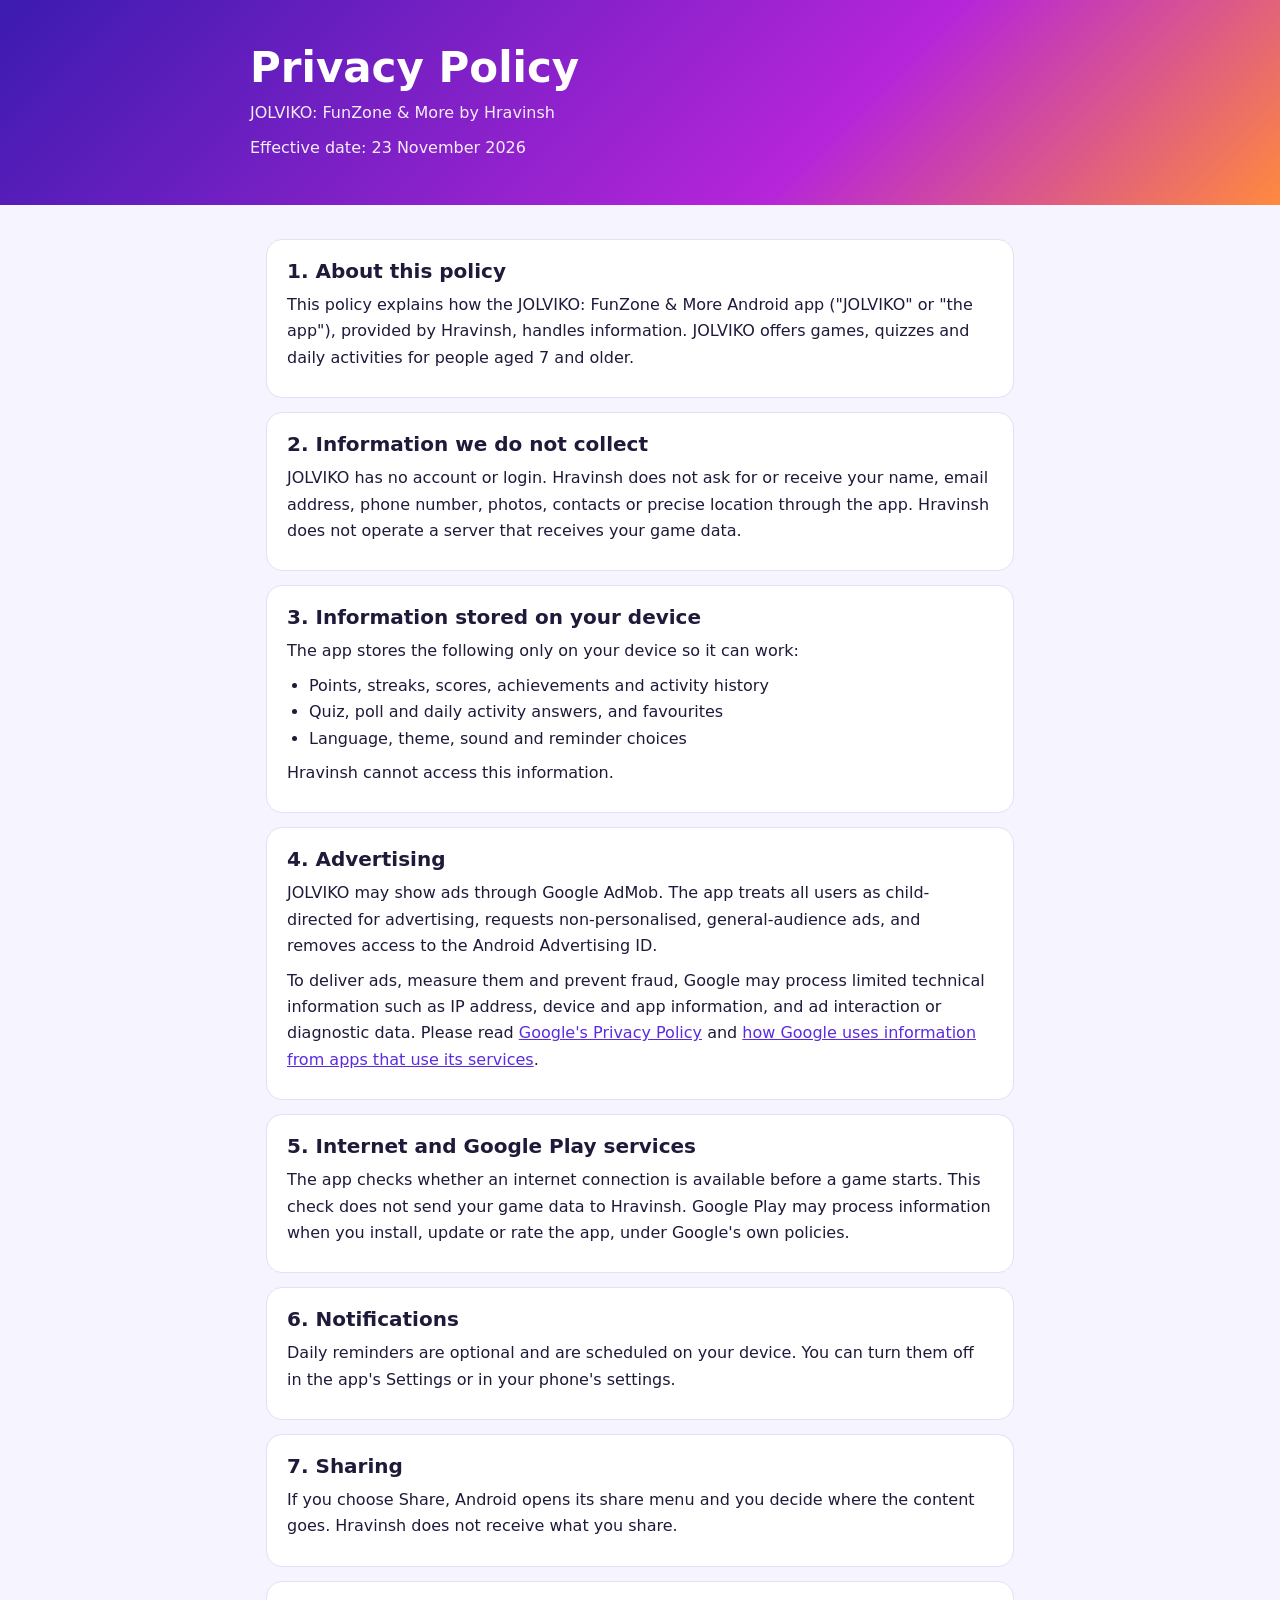
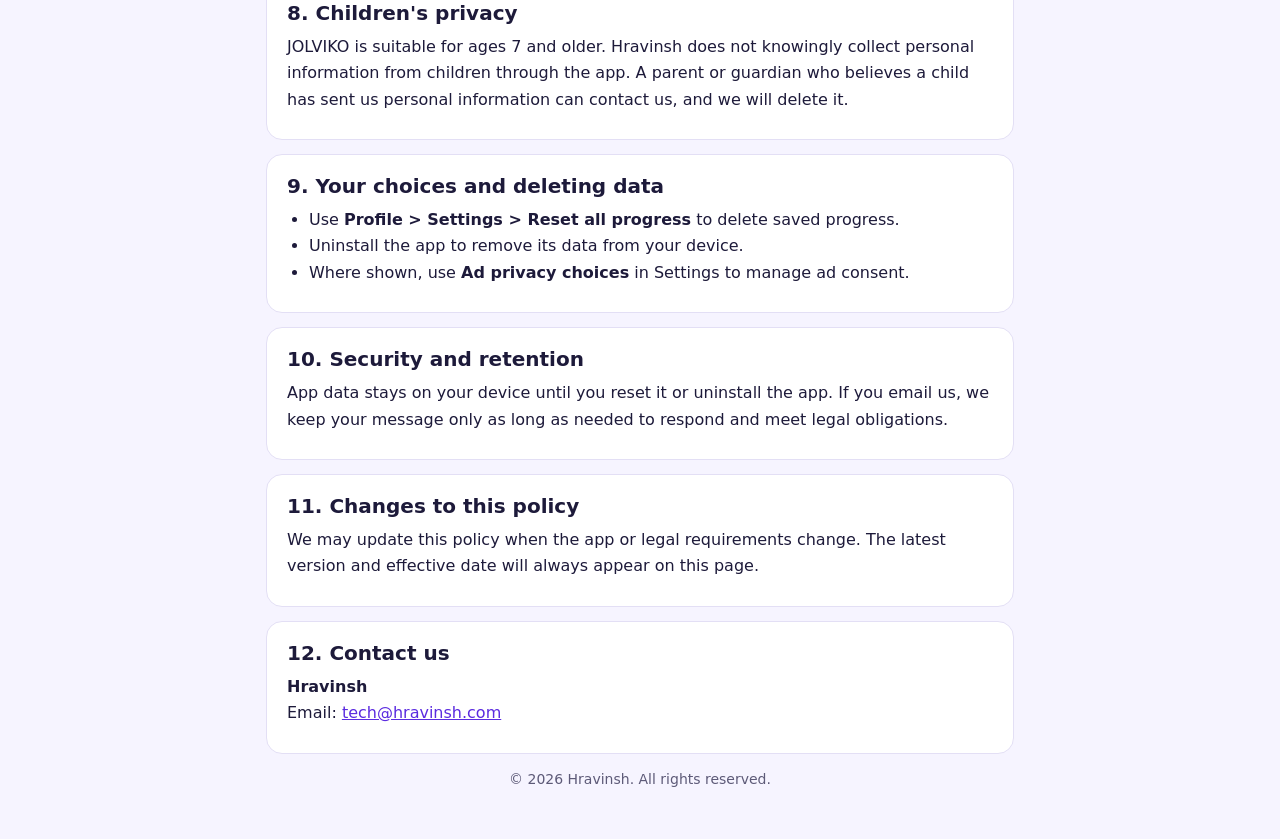
==== jolviko-privacy-policy.html @ 2530ce39 "Add JOLVIKO privacy policy Co-Authored-By: Claude Opus 5.5 <noreply@anthropic.com>" ====
<!doctype html>
<html lang="en">
<head>
  <meta charset="utf-8">
  <meta name="viewport" content="width=device-width, initial-scale=1">
  <title>JOLVIKO Privacy Policy | Hravinsh</title>
  <meta name="description" content="Privacy Policy for JOLVIKO: FunZone & More by Hravinsh.">
  <style>
    :root { color-scheme: light dark; --bg:#f6f4ff; --card:#fff; --ink:#1d1a3a; --muted:#5d5a78; --line:#e3dff5; --brand:#5b2be0; }
    @media (prefers-color-scheme: dark) { :root { --bg:#0a0b1a; --card:#17172e; --ink:#f4f3ff; --muted:#b9bbd4; --line:#2d2c4d; --brand:#b79cff; } }
    * { box-sizing:border-box; }
    body { margin:0; background:var(--bg); color:var(--ink); font:16px/1.65 system-ui,-apple-system,"Segoe UI",Roboto,Arial,sans-serif; }
    header { background:linear-gradient(135deg,#3b1bb0,#b625d9 65%,#ff8a3d); color:#fff; padding:44px 16px; }
    header div, main { max-width:780px; margin:0 auto; }
    h1 { margin:0; font-size:clamp(28px,6vw,42px); line-height:1.15; }
    header p { margin:8px 0 0; opacity:.92; }
    main { padding:20px 16px 48px; }
    section { background:var(--card); border:1px solid var(--line); border-radius:16px; padding:18px 20px; margin:14px 0; }
    h2 { margin:0 0 6px; font-size:20px; line-height:1.3; }
    p { margin:8px 0; }
    ul { margin:8px 0; padding-left:22px; }
    a { color:var(--brand); overflow-wrap:anywhere; }
    footer { color:var(--muted); font-size:14px; text-align:center; }
  </style>
</head>
<body>
  <header>
    <div>
      <h1>Privacy Policy</h1>
      <p>JOLVIKO: FunZone &amp; More by Hravinsh</p>
      <p>Effective date: 23 November 2026</p>
    </div>
  </header>
  <main>
    <section>
      <h2>1. About this policy</h2>
      <p>This policy explains how the JOLVIKO: FunZone &amp; More Android app ("JOLVIKO" or "the app"), provided by Hravinsh, handles information. JOLVIKO offers games, quizzes and daily activities for people aged 7 and older.</p>
    </section>
    <section>
      <h2>2. Information we do not collect</h2>
      <p>JOLVIKO has no account or login. Hravinsh does not ask for or receive your name, email address, phone number, photos, contacts or precise location through the app. Hravinsh does not operate a server that receives your game data.</p>
    </section>
    <section>
      <h2>3. Information stored on your device</h2>
      <p>The app stores the following only on your device so it can work:</p>
      <ul>
        <li>Points, streaks, scores, achievements and activity history</li>
        <li>Quiz, poll and daily activity answers, and favourites</li>
        <li>Language, theme, sound and reminder choices</li>
      </ul>
      <p>Hravinsh cannot access this information.</p>
    </section>
    <section>
      <h2>4. Advertising</h2>
      <p>JOLVIKO may show ads through Google AdMob. The app treats all users as child-directed for advertising, requests non-personalised, general-audience ads, and removes access to the Android Advertising ID.</p>
      <p>To deliver ads, measure them and prevent fraud, Google may process limited technical information such as IP address, device and app information, and ad interaction or diagnostic data. Please read <a href="https://policies.google.com/privacy">Google's Privacy Policy</a> and <a href="https://policies.google.com/technologies/partner-sites">how Google uses information from apps that use its services</a>.</p>
    </section>
    <section>
      <h2>5. Internet and Google Play services</h2>
      <p>The app checks whether an internet connection is available before a game starts. This check does not send your game data to Hravinsh. Google Play may process information when you install, update or rate the app, under Google's own policies.</p>
    </section>
    <section>
      <h2>6. Notifications</h2>
      <p>Daily reminders are optional and are scheduled on your device. You can turn them off in the app's Settings or in your phone's settings.</p>
    </section>
    <section>
      <h2>7. Sharing</h2>
      <p>If you choose Share, Android opens its share menu and you decide where the content goes. Hravinsh does not receive what you share.</p>
    </section>
    <section>
      <h2>8. Children's privacy</h2>
      <p>JOLVIKO is suitable for ages 7 and older. Hravinsh does not knowingly collect personal information from children through the app. A parent or guardian who believes a child has sent us personal information can contact us, and we will delete it.</p>
    </section>
    <section>
      <h2>9. Your choices and deleting data</h2>
      <ul>
        <li>Use <strong>Profile &gt; Settings &gt; Reset all progress</strong> to delete saved progress.</li>
        <li>Uninstall the app to remove its data from your device.</li>
        <li>Where shown, use <strong>Ad privacy choices</strong> in Settings to manage ad consent.</li>
      </ul>
    </section>
    <section>
      <h2>10. Security and retention</h2>
      <p>App data stays on your device until you reset it or uninstall the app. If you email us, we keep your message only as long as needed to respond and meet legal obligations.</p>
    </section>
    <section>
      <h2>11. Changes to this policy</h2>
      <p>We may update this policy when the app or legal requirements change. The latest version and effective date will always appear on this page.</p>
    </section>
    <section>
      <h2>12. Contact us</h2>
      <p><strong>Hravinsh</strong><br>Email: <a href="mailto:tech@hravinsh.com">tech@hravinsh.com</a></p>
    </section>
    <footer>© 2026 Hravinsh. All rights reserved.</footer>
  </main>
</body>
</html>
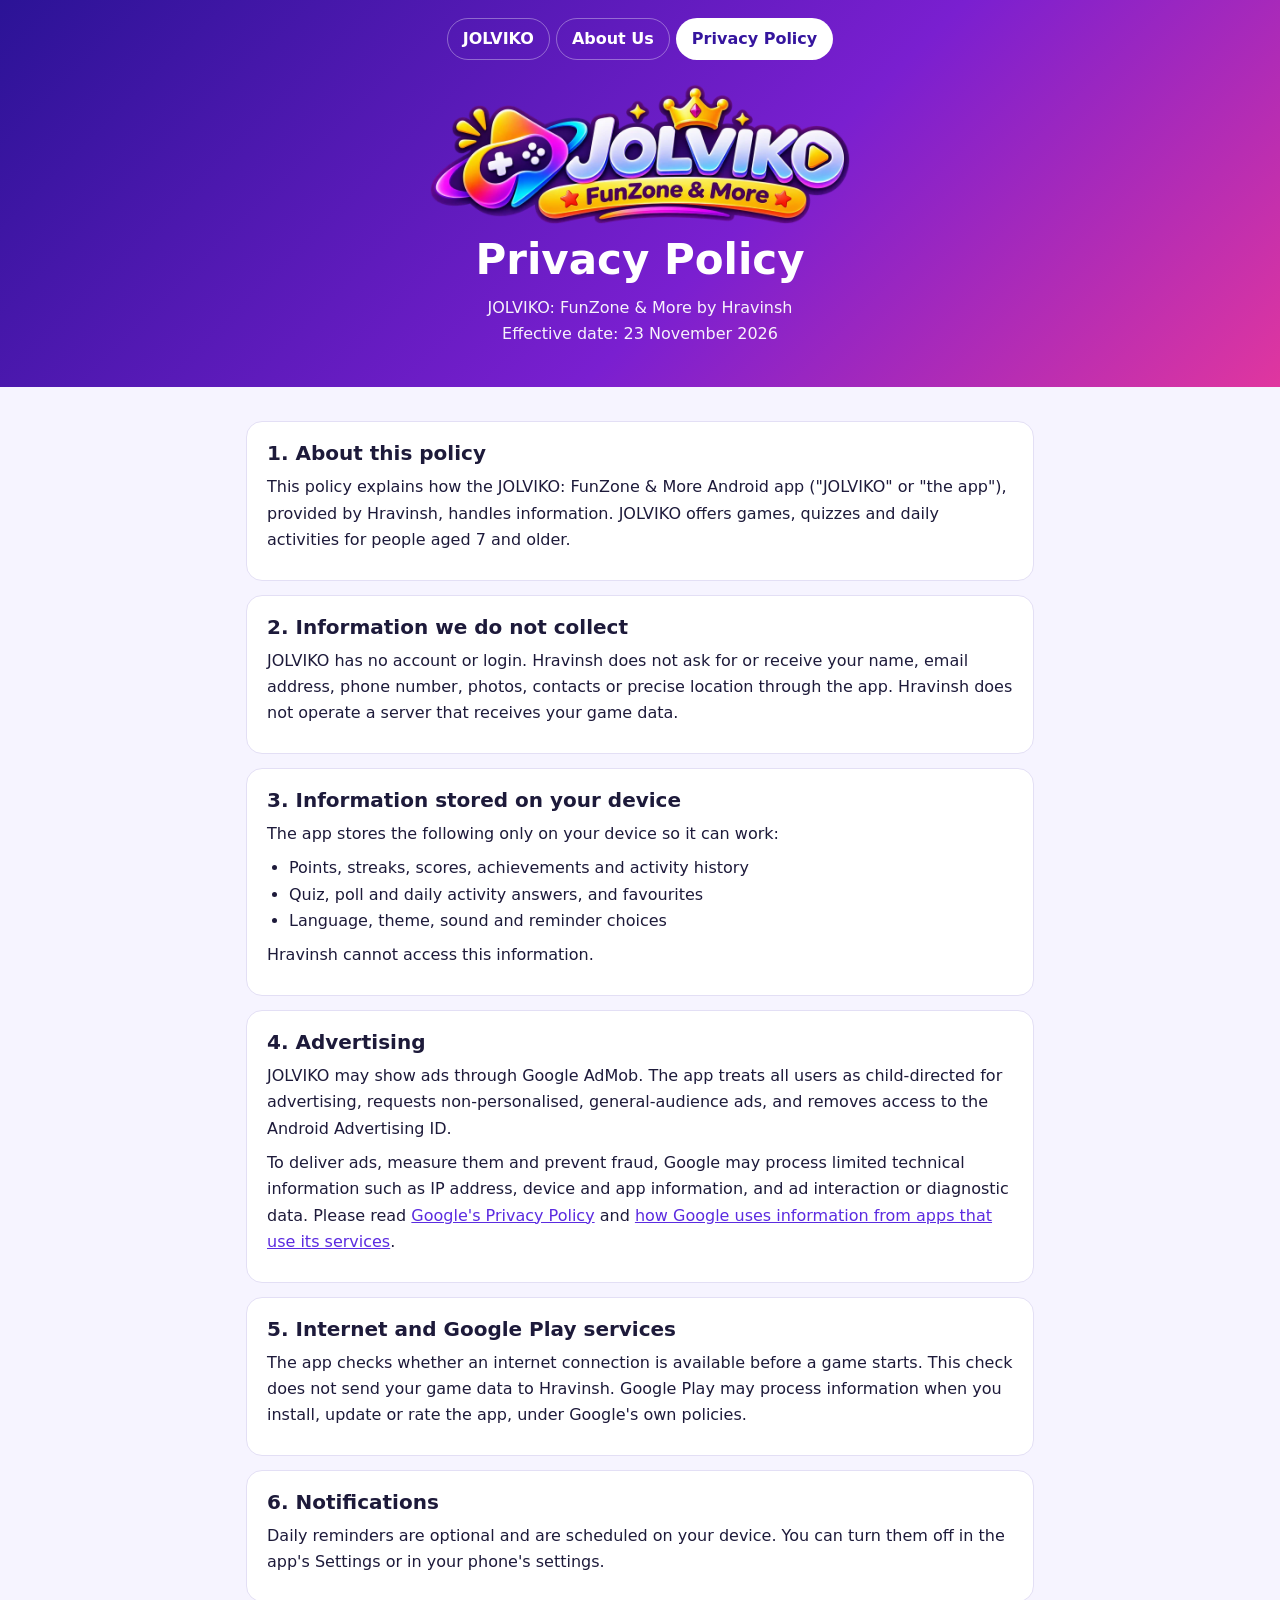
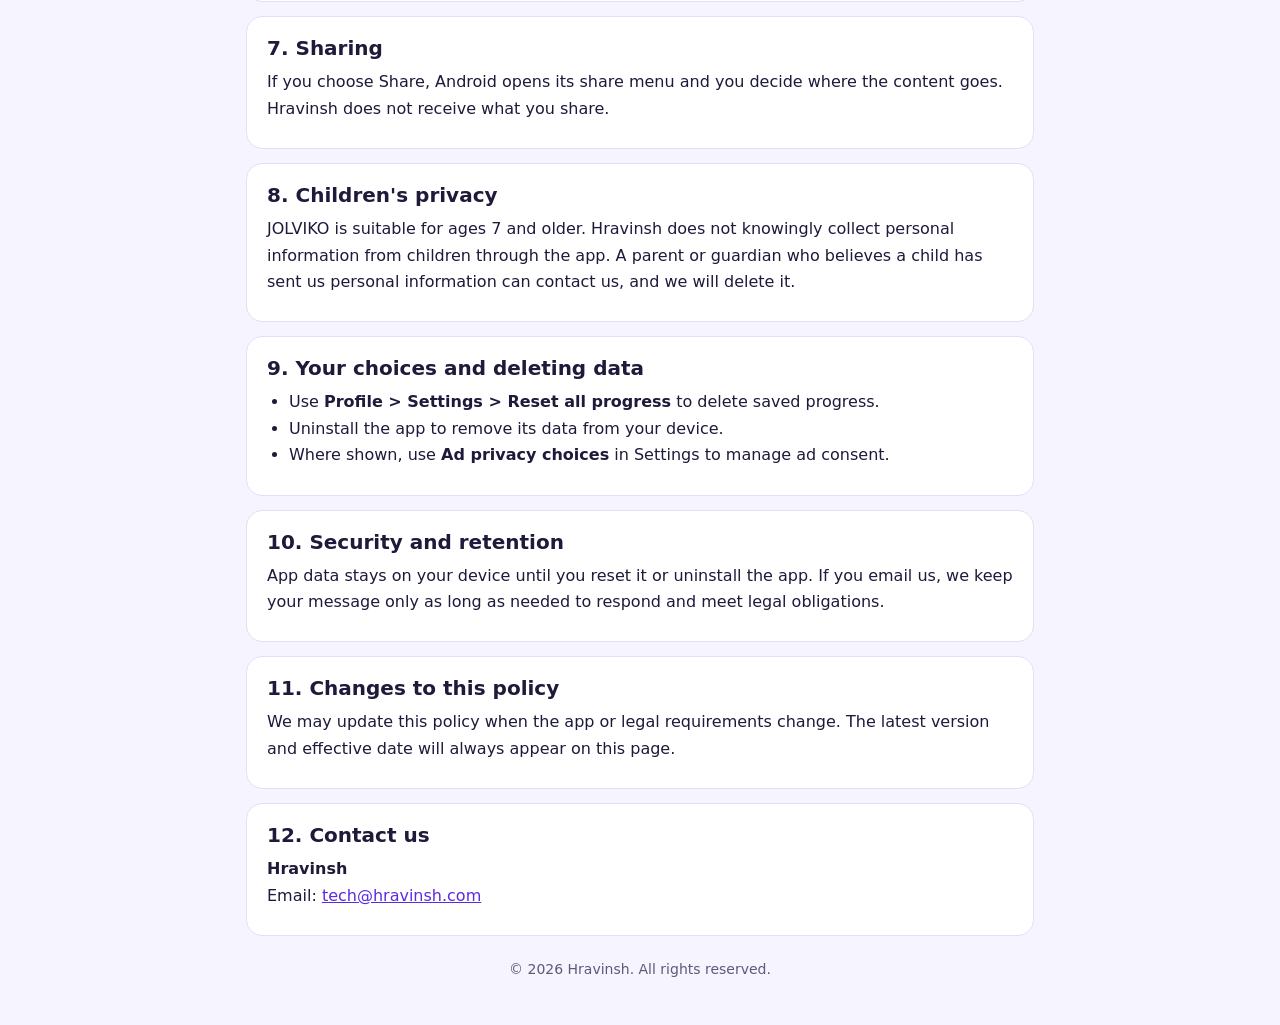
==== commit 2d2a4e1f: "Add separate JOLVIKO website pages Co-Authored-By: Claude Opus 5.5 <noreply@anthropic.com>" ====
--- a/jolviko-privacy-policy.html
+++ b/jolviko-privacy-policy.html
@@ -1,97 +1 @@
-<!doctype html>
-<html lang="en">
-<head>
-  <meta charset="utf-8">
-  <meta name="viewport" content="width=device-width, initial-scale=1">
-  <title>JOLVIKO Privacy Policy | Hravinsh</title>
-  <meta name="description" content="Privacy Policy for JOLVIKO: FunZone & More by Hravinsh.">
-  <style>
-    :root { color-scheme: light dark; --bg:#f6f4ff; --card:#fff; --ink:#1d1a3a; --muted:#5d5a78; --line:#e3dff5; --brand:#5b2be0; }
-    @media (prefers-color-scheme: dark) { :root { --bg:#0a0b1a; --card:#17172e; --ink:#f4f3ff; --muted:#b9bbd4; --line:#2d2c4d; --brand:#b79cff; } }
-    * { box-sizing:border-box; }
-    body { margin:0; background:var(--bg); color:var(--ink); font:16px/1.65 system-ui,-apple-system,"Segoe UI",Roboto,Arial,sans-serif; }
-    header { background:linear-gradient(135deg,#3b1bb0,#b625d9 65%,#ff8a3d); color:#fff; padding:44px 16px; }
-    header div, main { max-width:780px; margin:0 auto; }
-    h1 { margin:0; font-size:clamp(28px,6vw,42px); line-height:1.15; }
-    header p { margin:8px 0 0; opacity:.92; }
-    main { padding:20px 16px 48px; }
-    section { background:var(--card); border:1px solid var(--line); border-radius:16px; padding:18px 20px; margin:14px 0; }
-    h2 { margin:0 0 6px; font-size:20px; line-height:1.3; }
-    p { margin:8px 0; }
-    ul { margin:8px 0; padding-left:22px; }
-    a { color:var(--brand); overflow-wrap:anywhere; }
-    footer { color:var(--muted); font-size:14px; text-align:center; }
-  </style>
-</head>
-<body>
-  <header>
-    <div>
-      <h1>Privacy Policy</h1>
-      <p>JOLVIKO: FunZone &amp; More by Hravinsh</p>
-      <p>Effective date: 23 November 2026</p>
-    </div>
-  </header>
-  <main>
-    <section>
-      <h2>1. About this policy</h2>
-      <p>This policy explains how the JOLVIKO: FunZone &amp; More Android app ("JOLVIKO" or "the app"), provided by Hravinsh, handles information. JOLVIKO offers games, quizzes and daily activities for people aged 7 and older.</p>
-    </section>
-    <section>
-      <h2>2. Information we do not collect</h2>
-      <p>JOLVIKO has no account or login. Hravinsh does not ask for or receive your name, email address, phone number, photos, contacts or precise location through the app. Hravinsh does not operate a server that receives your game data.</p>
-    </section>
-    <section>
-      <h2>3. Information stored on your device</h2>
-      <p>The app stores the following only on your device so it can work:</p>
-      <ul>
-        <li>Points, streaks, scores, achievements and activity history</li>
-        <li>Quiz, poll and daily activity answers, and favourites</li>
-        <li>Language, theme, sound and reminder choices</li>
-      </ul>
-      <p>Hravinsh cannot access this information.</p>
-    </section>
-    <section>
-      <h2>4. Advertising</h2>
-      <p>JOLVIKO may show ads through Google AdMob. The app treats all users as child-directed for advertising, requests non-personalised, general-audience ads, and removes access to the Android Advertising ID.</p>
-      <p>To deliver ads, measure them and prevent fraud, Google may process limited technical information such as IP address, device and app information, and ad interaction or diagnostic data. Please read <a href="https://policies.google.com/privacy">Google's Privacy Policy</a> and <a href="https://policies.google.com/technologies/partner-sites">how Google uses information from apps that use its services</a>.</p>
-    </section>
-    <section>
-      <h2>5. Internet and Google Play services</h2>
-      <p>The app checks whether an internet connection is available before a game starts. This check does not send your game data to Hravinsh. Google Play may process information when you install, update or rate the app, under Google's own policies.</p>
-    </section>
-    <section>
-      <h2>6. Notifications</h2>
-      <p>Daily reminders are optional and are scheduled on your device. You can turn them off in the app's Settings or in your phone's settings.</p>
-    </section>
-    <section>
-      <h2>7. Sharing</h2>
-      <p>If you choose Share, Android opens its share menu and you decide where the content goes. Hravinsh does not receive what you share.</p>
-    </section>
-    <section>
-      <h2>8. Children's privacy</h2>
-      <p>JOLVIKO is suitable for ages 7 and older. Hravinsh does not knowingly collect personal information from children through the app. A parent or guardian who believes a child has sent us personal information can contact us, and we will delete it.</p>
-    </section>
-    <section>
-      <h2>9. Your choices and deleting data</h2>
-      <ul>
-        <li>Use <strong>Profile &gt; Settings &gt; Reset all progress</strong> to delete saved progress.</li>
-        <li>Uninstall the app to remove its data from your device.</li>
-        <li>Where shown, use <strong>Ad privacy choices</strong> in Settings to manage ad consent.</li>
-      </ul>
-    </section>
-    <section>
-      <h2>10. Security and retention</h2>
-      <p>App data stays on your device until you reset it or uninstall the app. If you email us, we keep your message only as long as needed to respond and meet legal obligations.</p>
-    </section>
-    <section>
-      <h2>11. Changes to this policy</h2>
-      <p>We may update this policy when the app or legal requirements change. The latest version and effective date will always appear on this page.</p>
-    </section>
-    <section>
-      <h2>12. Contact us</h2>
-      <p><strong>Hravinsh</strong><br>Email: <a href="mailto:tech@hravinsh.com">tech@hravinsh.com</a></p>
-    </section>
-    <footer>© 2026 Hravinsh. All rights reserved.</footer>
-  </main>
-</body>
-</html>
+<!doctype html><html lang="en"><head><meta charset="utf-8"><title>JOLVIKO Privacy Policy</title><link rel="canonical" href="https://hravinshtech.github.io/jolviko/privacy/"><meta http-equiv="refresh" content="0; url=https://hravinshtech.github.io/jolviko/privacy/"></head><body><a href="https://hravinshtech.github.io/jolviko/privacy/">Open the JOLVIKO Privacy Policy</a></body></html>
